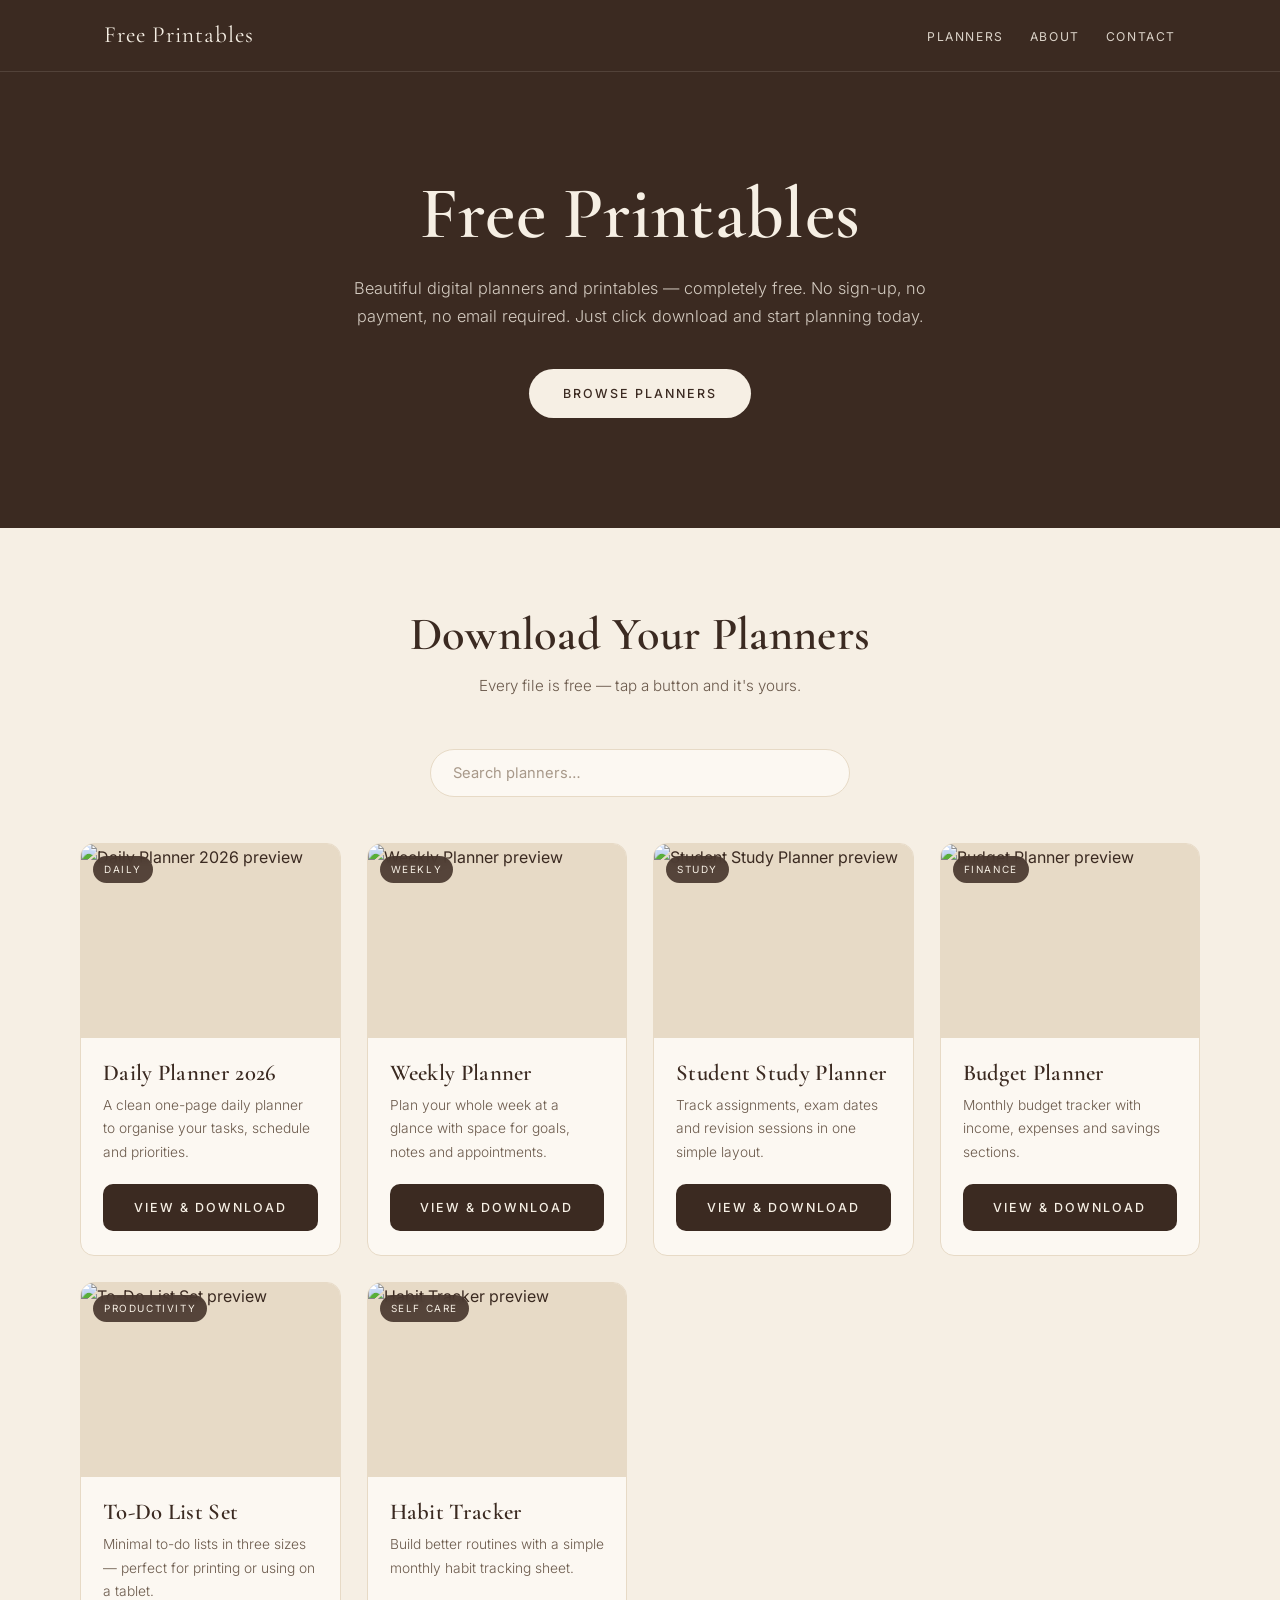
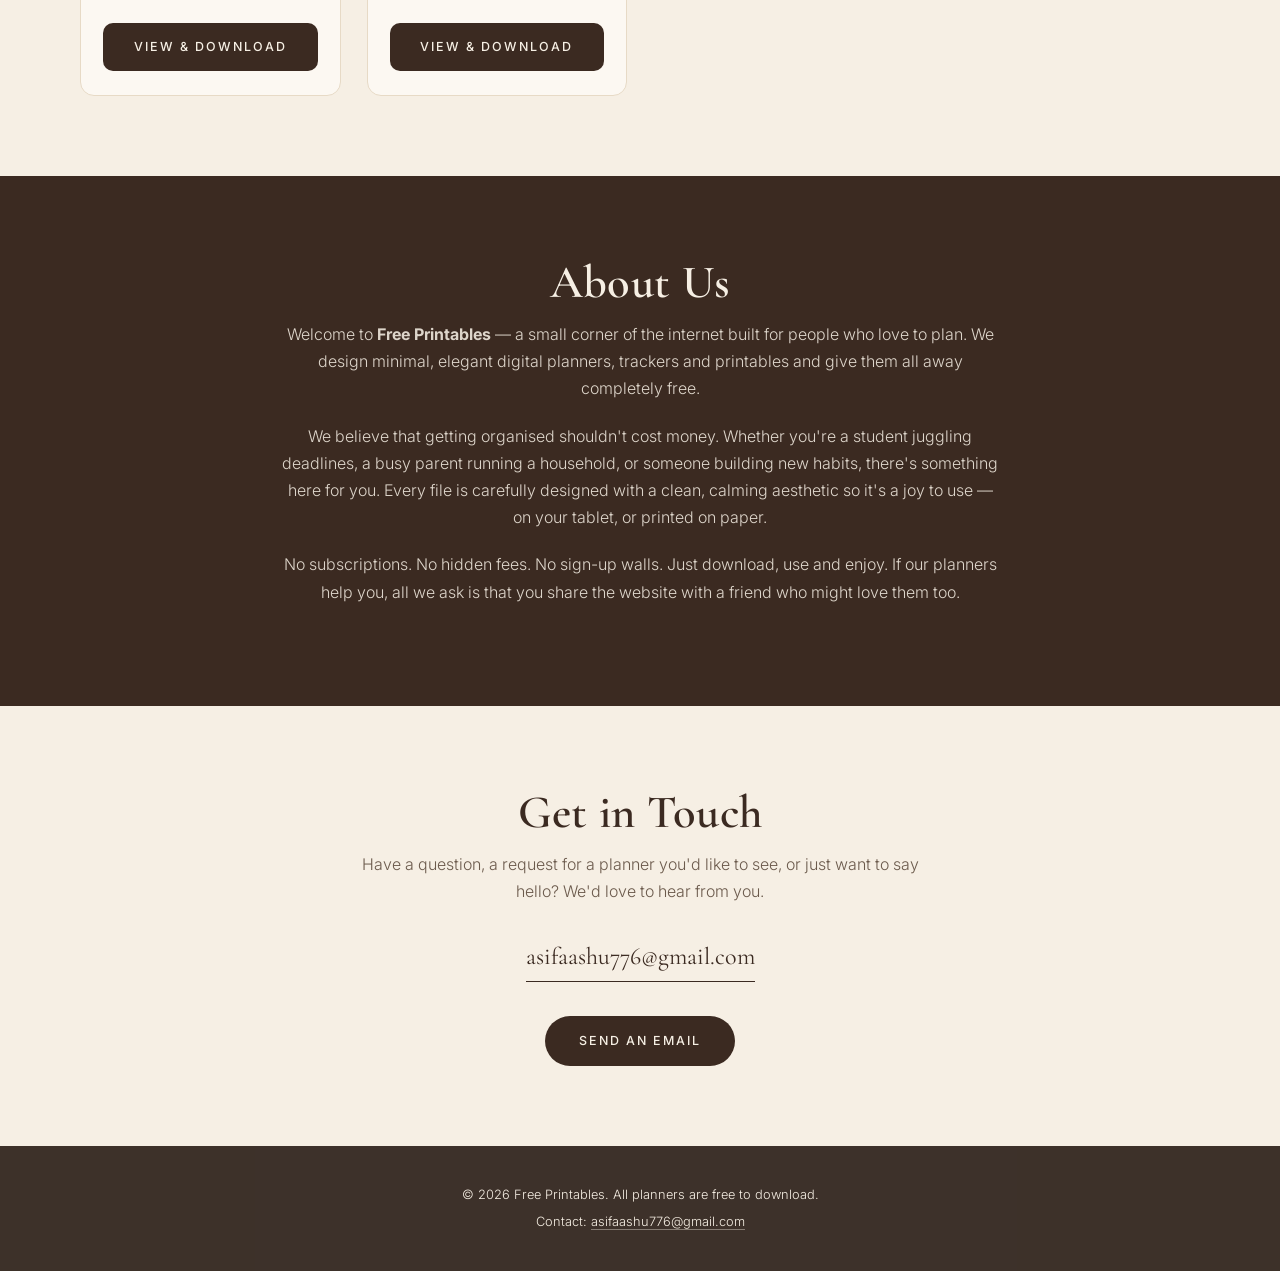
==== index.html @ 47bcfaca "Update index.html" ====
<!DOCTYPE html>
<html lang="en">
<head>
<meta charset="UTF-8">
<meta name="viewport" content="width=device-width, initial-scale=1.0">
<title>Free Printables — Free Digital Planners & Downloads</title>
<meta name="description" content="Download free digital planners, printables and templates. No sign-up, no cost — just click and download.">

<link rel="preconnect" href="https://fonts.googleapis.com">
<link rel="preconnect" href="https://fonts.gstatic.com" crossorigin>
<link href="https://fonts.googleapis.com/css2?family=Cormorant+Garamond:wght@500;600;700&family=Inter:wght@300;400;500&display=swap" rel="stylesheet">

<link rel="stylesheet" href="style.css">

<style>
  .card-image{
    aspect-ratio: 4 / 3;
    width: 100%;
    background: var(--cream-dark);
    border-bottom: 1px solid var(--cream-dark);
    overflow: hidden;
    position: relative;
  }
  .card-image img{
    width: 100%;
    height: 100%;
    object-fit: cover;
    object-position: center;
    display: block;
    transition: transform .5s ease;
  }
  .card:hover .card-image img{ transform: scale(1.06); }
  .card-image .img-tag{
    position: absolute;
    top: 12px;
    left: 12px;
    background: rgba(59,42,33,.85);
    color: var(--cream);
    font-size: .62rem;
    letter-spacing: 1.6px;
    text-transform: uppercase;
    padding: 5px 11px;
    border-radius: 999px;
    backdrop-filter: blur(4px);
  }
</style>
</head>

<body>

<header>
  <nav class="nav">
    <a href="index.html" class="logo">Free Printables</a>
    <ul class="nav-links">
      <li><a href="#planners">Planners</a></li>
      <li><a href="#about">About</a></li>
      <li><a href="#contact">Contact</a></li>
    </ul>
  </nav>
</header>

<div class="hero" id="top">
  <h1>Free Printables</h1>
  <p>Beautiful digital planners and printables — completely free. No sign-up, no payment, no email required. Just click download and start planning today.</p>
  <a href="#planners" class="btn btn-cream">Browse Planners</a>
</div>

<section id="planners">
  <div class="container">
    <h2 class="section-title">Download Your Planners</h2>
    <p class="section-sub">Every file is free — tap a button and it's yours.</p>

    <div class="search-wrap">
      <input type="text" id="search" placeholder="Search planners…">
    </div>

    <div class="grid" id="planner-grid">

      <!-- CARD 1 -->
      <article class="card">
        <div class="card-image">
          <span class="img-tag">Daily</span>
          <img src="images/daily-planner.jpg" alt="Daily Planner 2026 preview">
        </div>
        <div class="card-body">
          <h3>Daily Planner 2026</h3>
          <p>A clean one-page daily planner to organise your tasks, schedule and priorities.</p>
          <a class="btn btn-brown" href="dailyplanner.html">View &amp; Download</a>
        </div>
      </article>

      <!-- CARD 2 -->
      <article class="card">
        <div class="card-image">
          <span class="img-tag">Weekly</span>
          <img src="images/weekly-planner.jpg" alt="Weekly Planner preview">
        </div>
        <div class="card-body">
          <h3>Weekly Planner</h3>
          <p>Plan your whole week at a glance with space for goals, notes and appointments.</p>
          <a class="btn btn-brown" href="cutedailyplanner.html">View &amp; Download</a>
        </div>
      </article>

      <!-- CARD 3 -->
      <article class="card">
        <div class="card-image">
          <span class="img-tag">Study</span>
          <img src="images/study-planner.jpg" alt="Student Study Planner preview">
        </div>
        <div class="card-body">
          <h3>Student Study Planner</h3>
          <p>Track assignments, exam dates and revision sessions in one simple layout.</p>
          <a class="btn btn-brown" href="study-planner.html">View &amp; Download</a>
        </div>
      </article>

      <!-- CARD 4 -->
      <article class="card">
        <div class="card-image">
          <span class="img-tag">Finance</span>
          <img src="images/budget-planner.jpg" alt="Budget Planner preview">
        </div>
        <div class="card-body">
          <h3>Budget Planner</h3>
          <p>Monthly budget tracker with income, expenses and savings sections.</p>
          <a class="btn btn-brown" href="budget-planner.html">View &amp; Download</a>
        </div>
      </article>

      <!-- CARD 5 -->
      <article class="card">
        <div class="card-image">
          <span class="img-tag">Productivity</span>
          <img src="images/todo-planner.jpg" alt="To-Do List Set preview">
        </div>
        <div class="card-body">
          <h3>To-Do List Set</h3>
          <p>Minimal to-do lists in three sizes — perfect for printing or using on a tablet.</p>
          <a class="btn btn-brown" href="todo-planner.html">View &amp; Download</a>
        </div>
      </article>

      <!-- CARD 6 -->
      <article class="card">
        <div class="card-image">
          <span class="img-tag">Self Care</span>
          <img src="images/habit-tracker.jpg" alt="Habit Tracker preview">
        </div>
        <div class="card-body">
          <h3>Habit Tracker</h3>
          <p>Build better routines with a simple monthly habit tracking sheet.</p>
          <a class="btn btn-brown" href="habit-tracker.html">View &amp; Download</a>
        </div>
      </article>

    </div>

    <p id="no-results">No planners found. Try another search word.</p>
  </div>
</section>

<section class="about" id="about">
  <div class="container">
    <h2 class="section-title">About Us</h2>
    <p>Welcome to <strong>Free Printables</strong> — a small corner of the internet built for people who love to plan. We design minimal, elegant digital planners, trackers and printables and give them all away completely free.</p>
    <p>We believe that getting organised shouldn't cost money. Whether you're a student juggling deadlines, a busy parent running a household, or someone building new habits, there's something here for you. Every file is carefully designed with a clean, calming aesthetic so it's a joy to use — on your tablet, or printed on paper.</p>
    <p>No subscriptions. No hidden fees. No sign-up walls. Just download, use and enjoy. If our planners help you, all we ask is that you share the website with a friend who might love them too.</p>
  </div>
</section>

<!-- ============================================================
     CONTACT — UPDATED EMAIL
     ============================================================ -->
<section class="contact" id="contact">
  <div class="container">
    <h2 class="section-title">Get in Touch</h2>
    <p>Have a question, a request for a planner you'd like to see, or just want to say hello? We'd love to hear from you.</p>
    <a class="email-link" href="mailto:asifaashu776@gmail.com">asifaashu776@gmail.com</a>
    <br>
    <a class="btn btn-brown" href="mailto:asifaashu776@gmail.com">Send an Email</a>
  </div>
</section>

<!-- ============================================================
     FOOTER — UPDATED EMAIL
     ============================================================ -->
<footer>
  <p>&copy; <span id="year"></span> Free Printables. All planners are free to download.</p>
  <p style="margin-top:6px;">Contact: <a href="mailto:asifaashu776@gmail.com">asifaashu776@gmail.com</a></p>
</footer>

<script>
  document.getElementById('year').textContent = new Date().getFullYear();

  const searchInput = document.getElementById('search');
  const cards       = document.querySelectorAll('.card');
  const noResults   = document.getElementById('no-results');

  searchInput.addEventListener('input', function () {
    const query = searchInput.value.toLowerCase().trim();
    let visibleCount = 0;

    cards.forEach(function (card) {
      const text = card.textContent.toLowerCase();
      const matches = text.includes(query);
      card.style.display = matches ? '' : 'none';
      if (matches) visibleCount++;
    });

    noResults.style.display = (visibleCount === 0) ? 'block' : 'none';
  });
</script>

</body>
</html>
---- style.css ----
/* ============================================================
   COLOURS & BASIC SETTINGS
   ============================================================ */
:root{
  --brown:        #3B2A21;
  --brown-dark:   #2A1D16;
  --cream:        #F6EFE4;
  --cream-dark:   #E7DAC6;
  --white-cream:  #FCF8F2;
  --muted:        #6B5A4C;
  --radius:       14px;
}

*{ margin:0; padding:0; box-sizing:border-box; }
html{ scroll-behavior:smooth; }

body{
  font-family:'Inter', -apple-system, BlinkMacSystemFont, "Segoe UI", sans-serif;
  background:var(--cream);
  color:var(--brown);
  line-height:1.7;
  -webkit-font-smoothing:antialiased;
}

h1,h2,h3{
  font-family:'Cormorant Garamond', Georgia, serif;
  font-weight:600;
  line-height:1.15;
  letter-spacing:.3px;
}

img{ max-width:100%; display:block; }

/* ============================================================
   HEADER / NAVIGATION
   ============================================================ */
header{
  position:sticky;
  top:0;
  z-index:50;
  background:var(--brown);
  border-bottom:1px solid rgba(246,239,228,.12);
}

.nav{
  max-width:1120px;
  margin:0 auto;
  padding:16px 24px;
  display:flex;
  align-items:center;
  justify-content:space-between;
  gap:18px;
  flex-wrap:wrap;
}

.logo{
  font-family:'Cormorant Garamond', Georgia, serif;
  font-size:1.45rem;
  color:var(--cream);
  text-decoration:none;
  letter-spacing:1px;
}

.nav-links{
  display:flex;
  gap:26px;
  list-style:none;
  flex-wrap:wrap;
}

.nav-links a{
  color:var(--cream);
  text-decoration:none;
  font-size:.76rem;
  letter-spacing:1.6px;
  text-transform:uppercase;
  opacity:.85;
  transition:opacity .25s;
}

.nav-links a:hover{ opacity:1; }

/* ============================================================
   BUTTONS
   ============================================================ */
.btn{
  display:inline-block;
  padding:14px 34px;
  border-radius:999px;
  text-decoration:none;
  font-size:.78rem;
  letter-spacing:2px;
  text-transform:uppercase;
  font-weight:500;
  border:none;
  cursor:pointer;
  transition:all .25s ease;
}

.btn-cream{
  background:var(--cream);
  color:var(--brown);
}
.btn-cream:hover{
  background:#ffffff;
  transform:translateY(-2px);
}

.btn-brown{
  background:var(--brown);
  color:var(--cream);
}
.btn-brown:hover{
  background:var(--brown-dark);
  transform:translateY(-2px);
}

/* ============================================================
   SECTIONS & CONTAINER
   ============================================================ */
section{ padding:80px 24px; }

.container{
  max-width:1120px;
  margin:0 auto;
}

.section-title{
  font-size:clamp(2rem, 5vw, 2.9rem);
  text-align:center;
  margin-bottom:12px;
}

.section-sub{
  text-align:center;
  color:var(--muted);
  font-size:.95rem;
  font-weight:300;
  margin-bottom:50px;
}

/* ============================================================
   HERO (homepage top section)
   ============================================================ */
.hero{
  background:var(--brown);
  color:var(--cream);
  text-align:center;
  padding:100px 24px 110px;
}

.hero h1{
  font-size:clamp(2.6rem, 8vw, 4.6rem);
  margin-bottom:18px;
}

.hero p{
  max-width:620px;
  margin:0 auto;
  font-weight:300;
  font-size:1.02rem;
  opacity:.82;
}

.hero .btn{ margin-top:38px; }

/* ============================================================
   SEARCH BOX (homepage)
   ============================================================ */
.search-wrap{
  display:flex;
  justify-content:center;
  margin-bottom:46px;
}

#search{
  width:100%;
  max-width:420px;
  padding:14px 22px;
  border:1px solid var(--cream-dark);
  border-radius:999px;
  background:var(--white-cream);
  font-family:inherit;
  font-size:.92rem;
  color:var(--brown);
  outline:none;
  transition:border-color .25s;
}
#search:focus{ border-color:var(--brown); }
#search::placeholder{ color:#A8998A; }

/* ============================================================
   PLANNER CARDS GRID
   ============================================================ */
.grid{
  display:grid;
  grid-template-columns:repeat(auto-fill, minmax(255px, 1fr));
  gap:26px;
}

.card{
  background:var(--white-cream);
  border:1px solid var(--cream-dark);
  border-radius:var(--radius);
  overflow:hidden;
  display:flex;
  flex-direction:column;
  transition:transform .3s ease, box-shadow .3s ease;
}

.card:hover{
  transform:translateY(-6px);
  box-shadow:0 18px 40px rgba(59,42,33,.13);
}

.card-cover{
  aspect-ratio:4 / 3;
  background:var(--cream-dark);
  display:flex;
  align-items:center;
  justify-content:center;
  font-size:3.4rem;
  border-bottom:1px solid var(--cream-dark);
}

.card-body{
  padding:22px 22px 24px;
  display:flex;
  flex-direction:column;
  flex:1;
}

.card-tag{
  font-size:.66rem;
  letter-spacing:1.8px;
  text-transform:uppercase;
  color:var(--muted);
  margin-bottom:8px;
}

.card-body h3{
  font-size:1.42rem;
  margin-bottom:8px;
}

.card-body p{
  font-size:.86rem;
  color:var(--muted);
  font-weight:300;
  flex:1;
  margin-bottom:20px;
}

.card .btn{
  width:100%;
  text-align:center;
  padding:13px 10px;
  border-radius:10px;
}

#no-results{
  display:none;
  text-align:center;
  color:var(--muted);
  padding:50px 0;
  font-size:.95rem;
}

/* ============================================================
   ABOUT SECTION (brown background)
   ============================================================ */
.about{
  background:var(--brown);
  color:var(--cream);
  text-align:center;
}

.about .section-title{ color:var(--cream); }

.about p{
  max-width:720px;
  margin:0 auto 20px;
  font-weight:300;
  font-size:1rem;
  opacity:.87;
}

/* ============================================================
   CONTACT SECTION
   ============================================================ */
.contact{ text-align:center; }

.contact p{
  max-width:560px;
  margin:0 auto 32px;
  color:var(--muted);
  font-weight:300;
}

.email-link{
  display:inline-block;
  font-family:'Cormorant Garamond', Georgia, serif;
  font-size:1.5rem;
  color:var(--brown);
  text-decoration:none;
  border-bottom:1px solid var(--brown);
  padding-bottom:3px;
  margin-bottom:34px;
  transition:opacity .25s;
}
.email-link:hover{ opacity:.6; }

/* ============================================================
   FOOTER
   ============================================================ */
footer{
  background:var(--brown-dark);
  color:var(--cream);
  text-align:center;
  padding:38px 24px;
  font-size:.8rem;
  font-weight:300;
  opacity:.9;
}

footer a{
  color:var(--cream);
  text-decoration:none;
  border-bottom:1px solid rgba(246,239,228,.4);
}

/* ============================================================
   PRODUCT PAGE SPECIFIC STYLES
   ============================================================ */
.product-hero{
  background:var(--brown);
  color:var(--cream);
  padding:80px 24px 90px;
  text-align:center;
}

.product-hero .big-emoji{
  font-size:5rem;
  margin-bottom:20px;
  line-height:1;
}

.product-hero h1{
  font-size:clamp(2.2rem, 6vw, 3.6rem);
  margin-bottom:14px;
}

.product-hero .product-tag{
  font-size:.75rem;
  letter-spacing:2.5px;
  text-transform:uppercase;
  opacity:.7;
  margin-bottom:18px;
}

.product-hero p{
  max-width:600px;
  margin:0 auto 34px;
  font-weight:300;
  font-size:1rem;
  opacity:.85;
}

.product-details{
  max-width:760px;
  margin:0 auto;
  text-align:center;
}

.product-details h2{
  font-size:2rem;
  margin-bottom:18px;
}

.product-details ul{
  list-style:none;
  padding:0;
  margin:0 auto 40px;
  max-width:500px;
  text-align:left;
}

.product-details li{
  padding:10px 0;
  border-bottom:1px solid var(--cream-dark);
  font-size:.95rem;
  color:var(--muted);
}

.product-details li::before{
  content:"✓";
  color:var(--brown);
  font-weight:600;
  margin-right:12px;
}

.back-link{
  display:inline-block;
  margin-top:30px;
  font-size:.85rem;
  letter-spacing:1px;
  text-transform:uppercase;
  color:var(--brown);
  text-decoration:none;
  border-bottom:1px solid var(--brown);
  padding-bottom:3px;
}
.back-link:hover{ opacity:.6; }

/* ============================================================
   MOBILE
   ============================================================ */
@media (max-width:640px){
  .nav{ justify-content:center; }
  .nav-links{ gap:18px; justify-content:center; }
  .hero{ padding:70px 20px 80px; }
  section{ padding:60px 20px; }
  .grid{ grid-template-columns:1fr; }
  .product-hero{ padding:60px 20px 70px; }
  .product-hero .big-emoji{ font-size:3.8rem; }
}
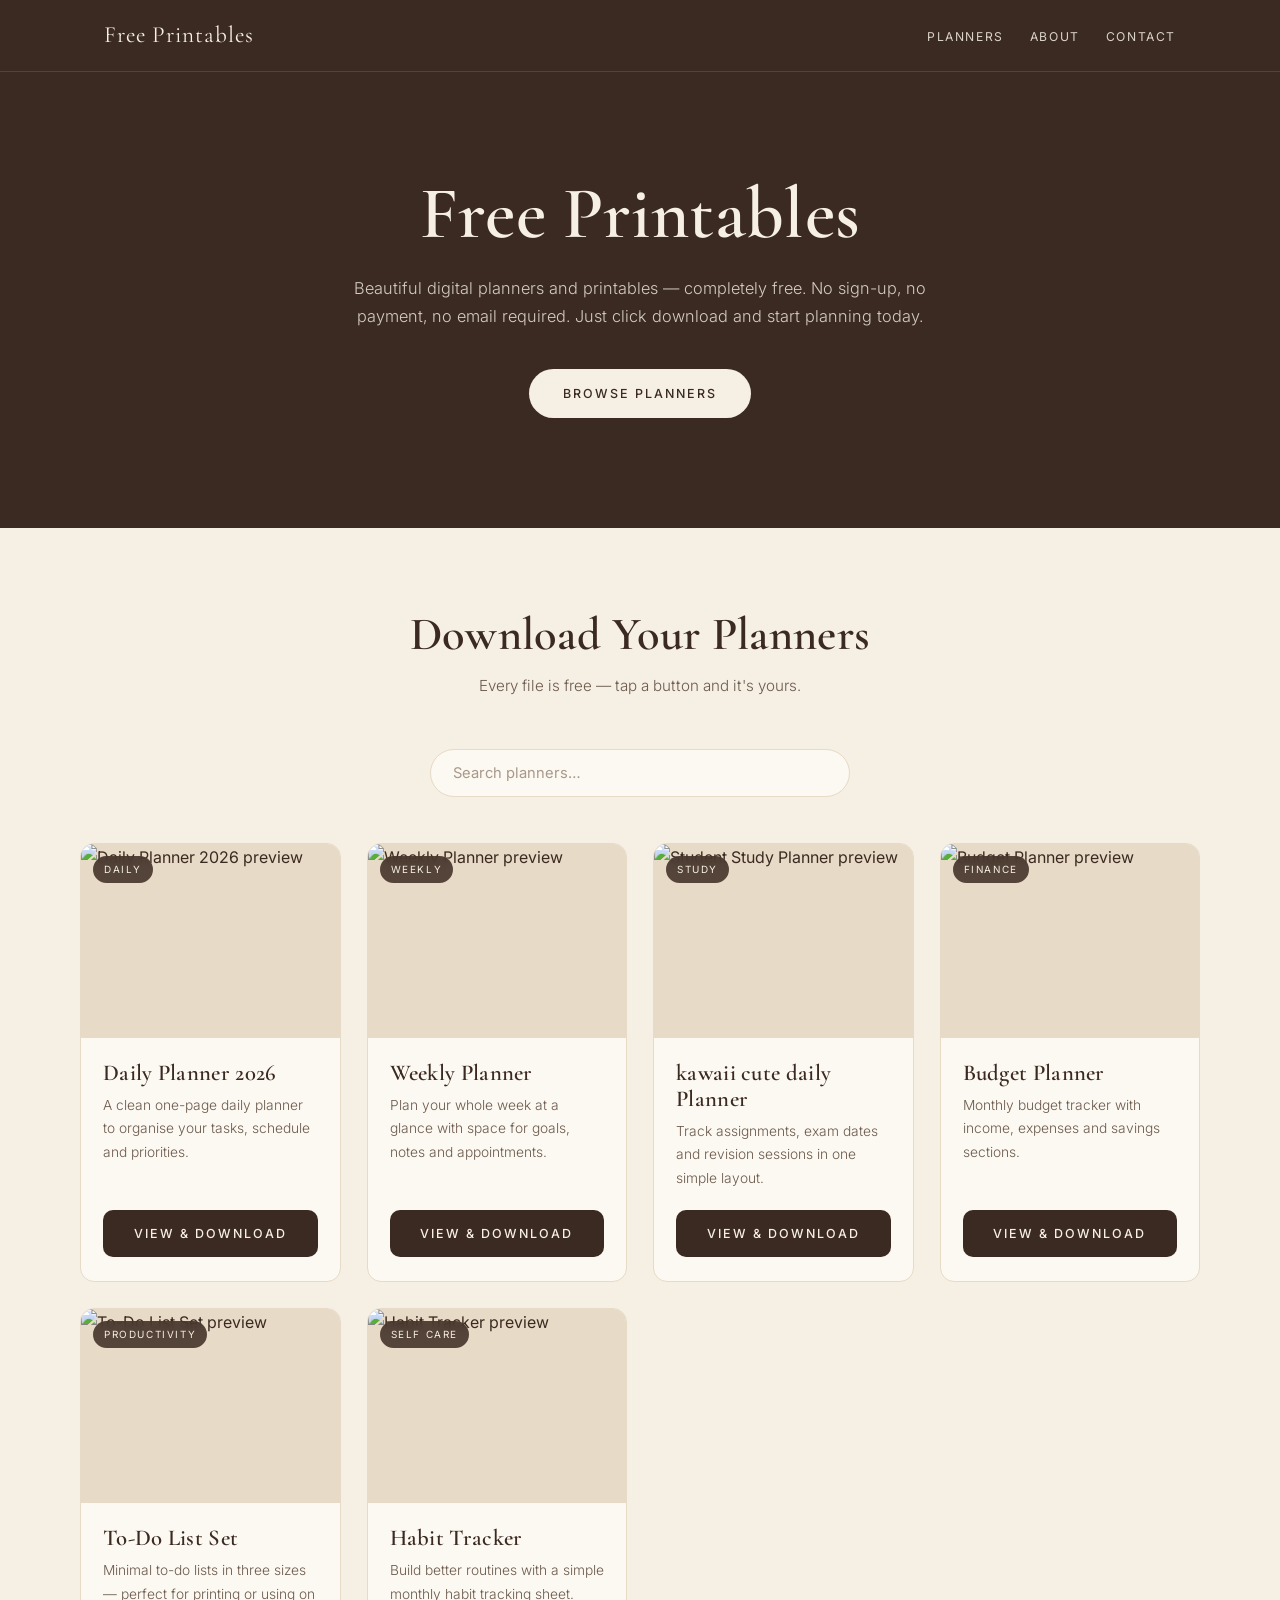
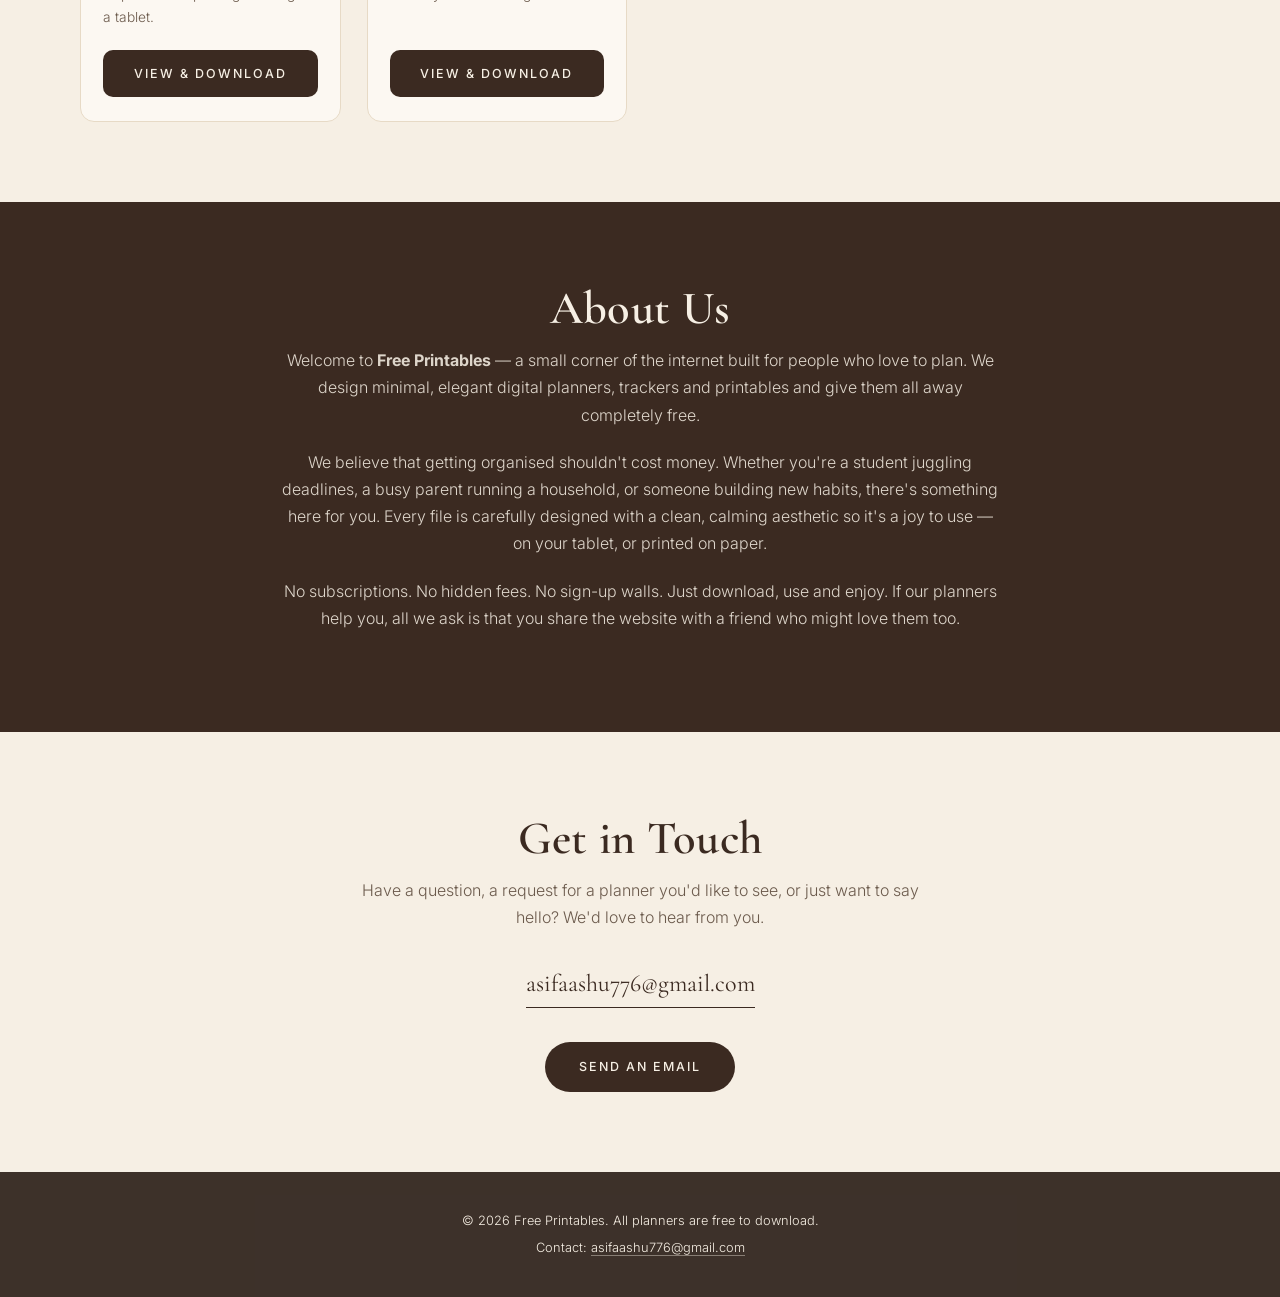
==== commit 398cc6bc: "Update index.html" ====
--- a/index.html
+++ b/index.html
@@ -106,12 +106,12 @@
       <article class="card">
         <div class="card-image">
           <span class="img-tag">Study</span>
-          <img src="images/study-planner.jpg" alt="Student Study Planner preview">
-        </div>
-        <div class="card-body">
-          <h3>Student Study Planner</h3>
+          <img src="https://blogger.googleusercontent.com/img/b/R29vZ2xl/AVvXsEjA4tWTdHpdovnR6jBvu8IkHVuO6p2kpKlP_ihKGKQF7qqp0vvfXm7ZU6GZ11rFndTjwtEk1Yod-E2iF_SjFl19O996tSbLEXsaQZ9-Oi9rSWgyjr2a1DRUfzsFPm33RqvUV8SrRO64FGt2o2Urvx7HUTP_A9KSaZVCy2RCxCwx8RBXwg_hrl1bds5h03M/s320-rw/image_20261007_231259.jpg" alt="Student Study Planner preview">
+        </div>
+        <div class="card-body">
+          <h3>kawaii cute daily Planner</h3>
           <p>Track assignments, exam dates and revision sessions in one simple layout.</p>
-          <a class="btn btn-brown" href="study-planner.html">View &amp; Download</a>
+          <a class="btn btn-brown" href="kawaiidailyplanner.html">View &amp; Download</a>
         </div>
       </article>
 
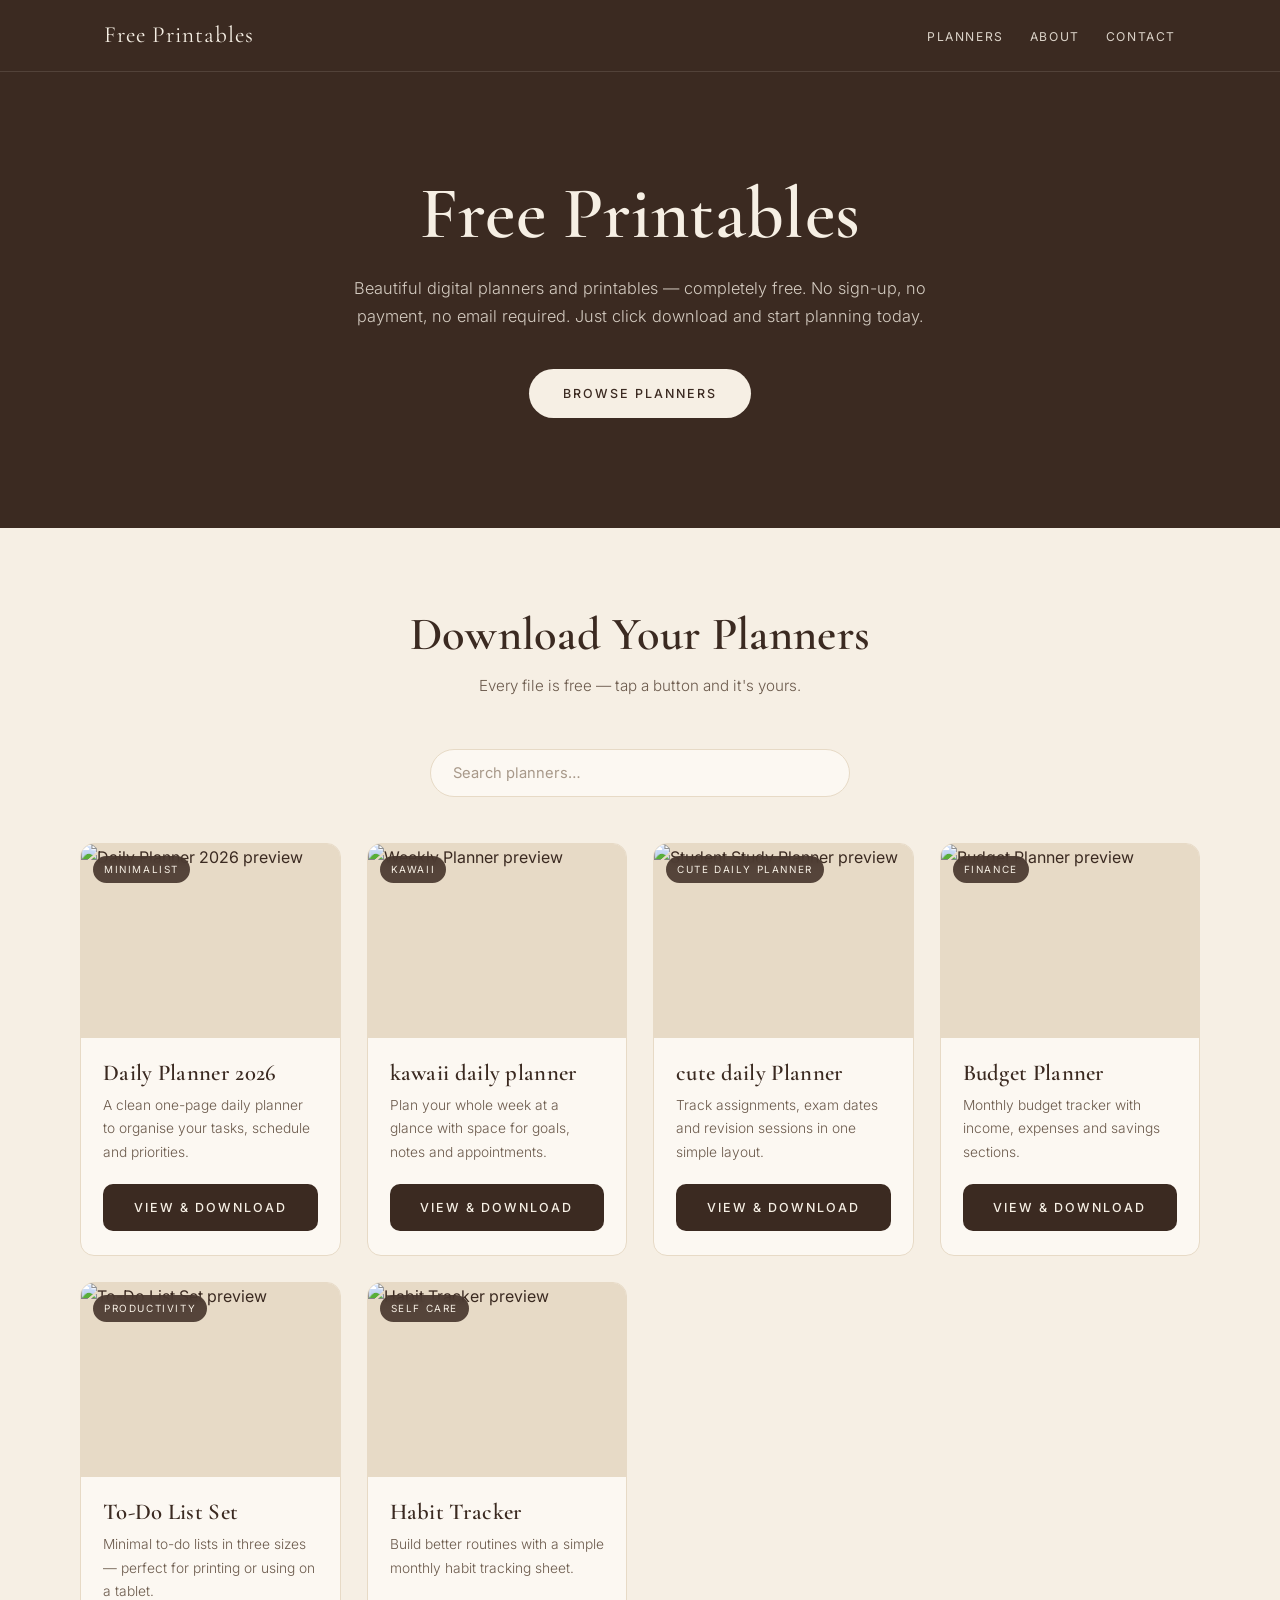
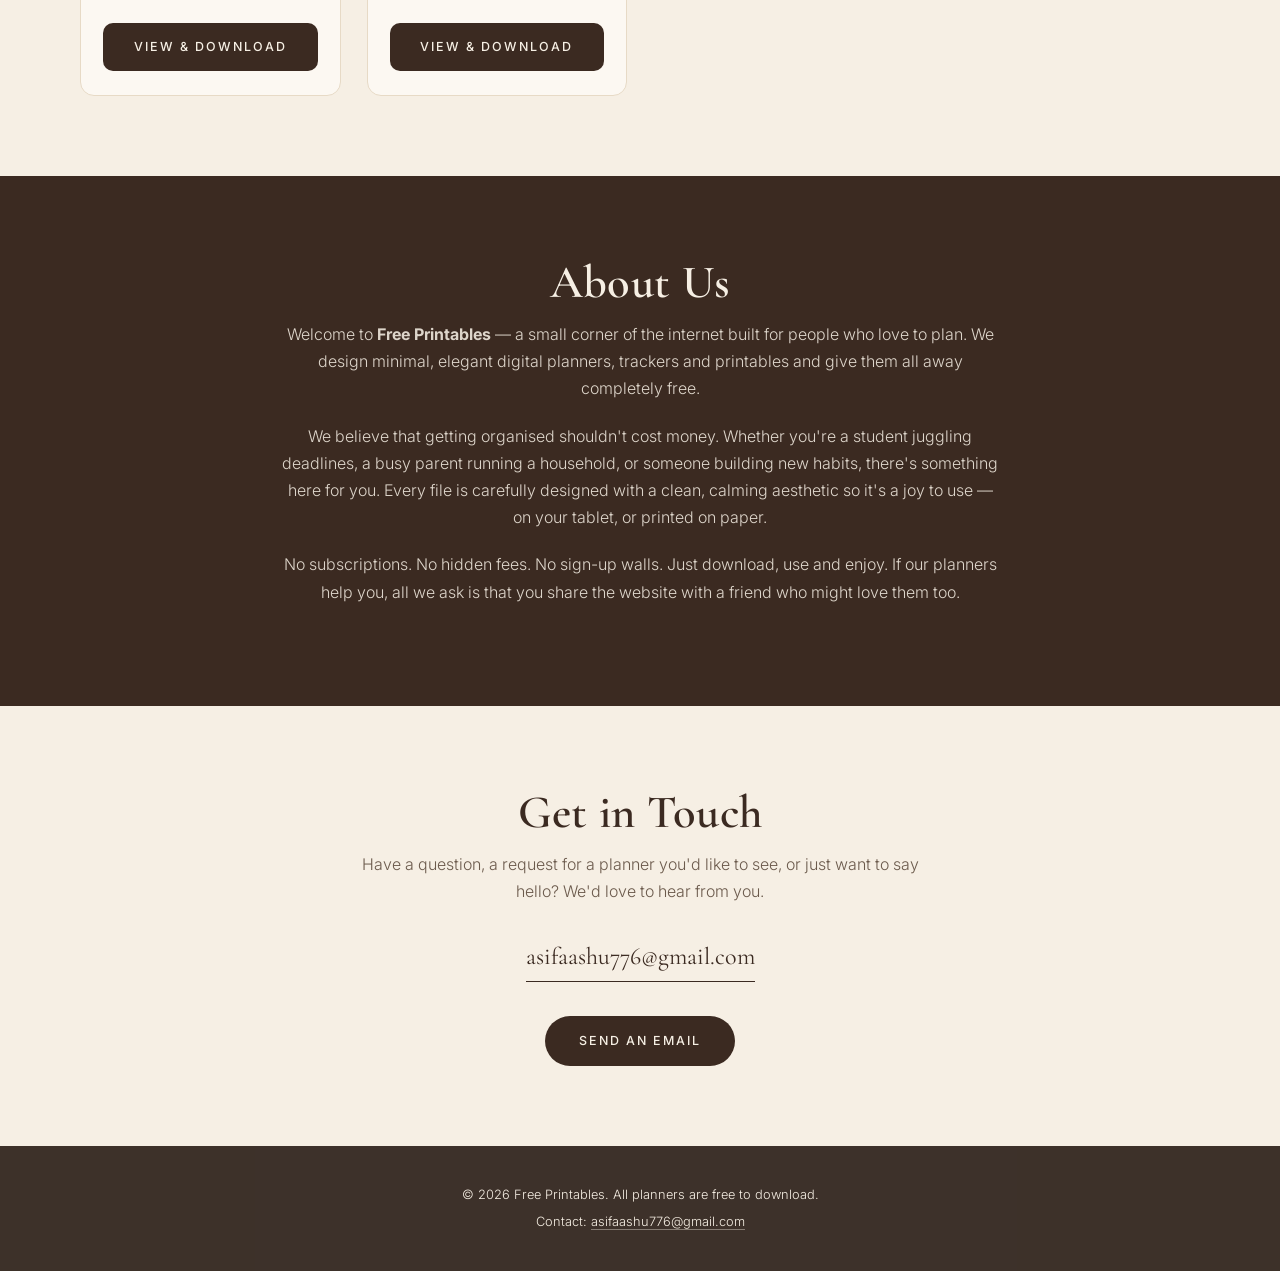
==== commit 0dcfd892: "Update index.html" ====
--- a/index.html
+++ b/index.html
@@ -79,8 +79,8 @@
       <!-- CARD 1 -->
       <article class="card">
         <div class="card-image">
-          <span class="img-tag">Daily</span>
-          <img src="images/daily-planner.jpg" alt="Daily Planner 2026 preview">
+          <span class="img-tag">minimalist</span>
+          <img src="https://blogger.googleusercontent.com/img/b/R29vZ2xl/AVvXsEi9pvLf7rczpUnpV4flWTicsKIYIGpwXivhTv2ahD8R378jGEXhGuxNtbToKaeJd2ZET4iKlvWSdAuKrNgVoqas8YDyVkOhuooyS5JwFY9g3XYkvS1f1skgtv3Jf1lOst_0HVoDVM7Ory8foB8vY6PpzVlHpZht0pwieT6DhEXAs5LSo9LvH4aWELAJ4S0/s320-rw/WhatsApp%20Image%202026-09-28%20at%205.53.22%20PM.jpeg" alt="Daily Planner 2026 preview">
         </div>
         <div class="card-body">
           <h3>Daily Planner 2026</h3>
@@ -92,11 +92,11 @@
       <!-- CARD 2 -->
       <article class="card">
         <div class="card-image">
-          <span class="img-tag">Weekly</span>
-          <img src="images/weekly-planner.jpg" alt="Weekly Planner preview">
-        </div>
-        <div class="card-body">
-          <h3>Weekly Planner</h3>
+          <span class="img-tag">kawaii</span>
+          <img src="https://blogger.googleusercontent.com/img/b/R29vZ2xl/AVvXsEg4FfHbxr_Y1DVP6Z-s4aZaSFkW5z-HO5ymItLiiILFpFsdQv2lY5hpS3i-yHdoBiXxldWNoMoXPAdr8mfV7kV_WfWrT84Q0_dJ7-semuCPWNaQdAvqF_-U6YoBRnmLDrcLFbU4VaFkEKUUN3m22sg6IEwj2_USF6263ONS0IsCfQ8p2ZNT9DVwAgyaA2Q/s320-rw/kawaii_daily_planner_cover.png" alt="Weekly Planner preview">
+        </div>
+        <div class="card-body">
+          <h3>kawaii daily planner</h3>
           <p>Plan your whole week at a glance with space for goals, notes and appointments.</p>
           <a class="btn btn-brown" href="cutedailyplanner.html">View &amp; Download</a>
         </div>
@@ -105,11 +105,11 @@
       <!-- CARD 3 -->
       <article class="card">
         <div class="card-image">
-          <span class="img-tag">Study</span>
+          <span class="img-tag">cute daily planner</span>
           <img src="https://blogger.googleusercontent.com/img/b/R29vZ2xl/AVvXsEjA4tWTdHpdovnR6jBvu8IkHVuO6p2kpKlP_ihKGKQF7qqp0vvfXm7ZU6GZ11rFndTjwtEk1Yod-E2iF_SjFl19O996tSbLEXsaQZ9-Oi9rSWgyjr2a1DRUfzsFPm33RqvUV8SrRO64FGt2o2Urvx7HUTP_A9KSaZVCy2RCxCwx8RBXwg_hrl1bds5h03M/s320-rw/image_20261007_231259.jpg" alt="Student Study Planner preview">
         </div>
         <div class="card-body">
-          <h3>kawaii cute daily Planner</h3>
+          <h3>cute daily Planner</h3>
           <p>Track assignments, exam dates and revision sessions in one simple layout.</p>
           <a class="btn btn-brown" href="kawaiidailyplanner.html">View &amp; Download</a>
         </div>
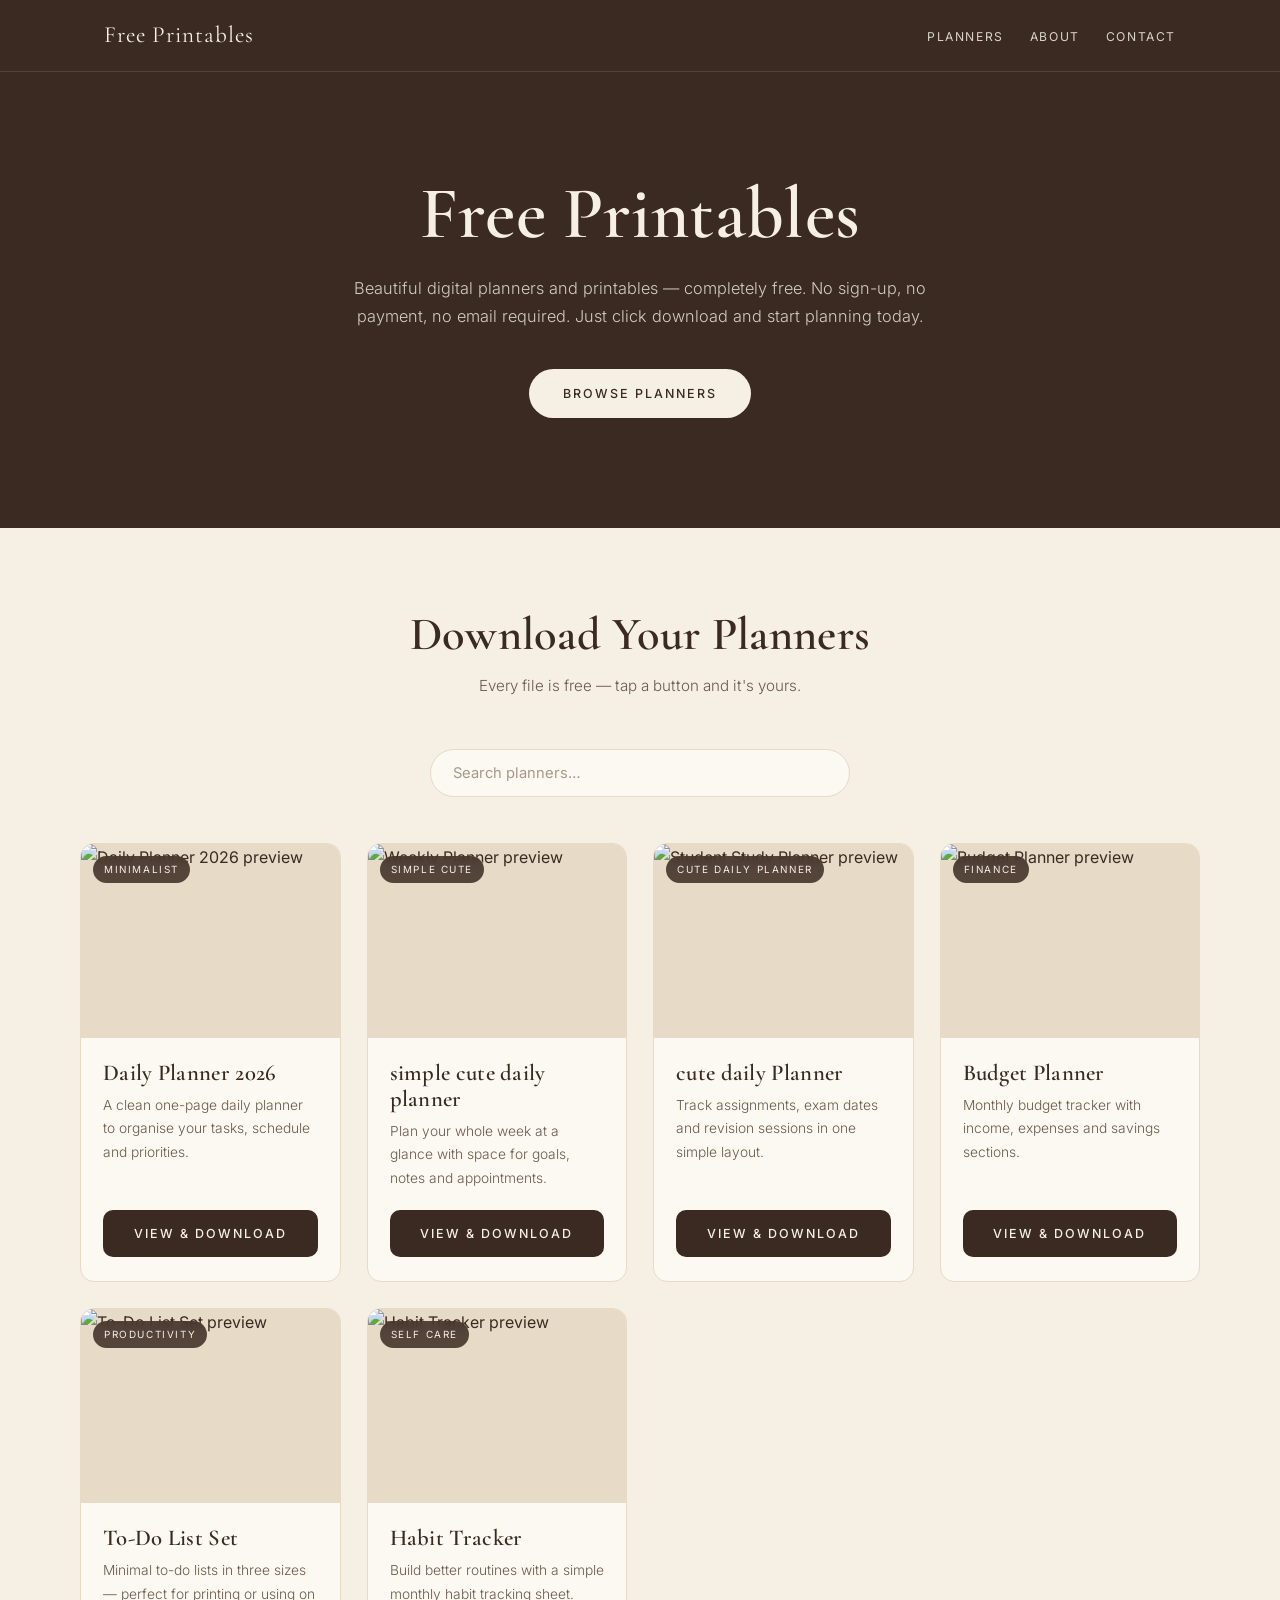
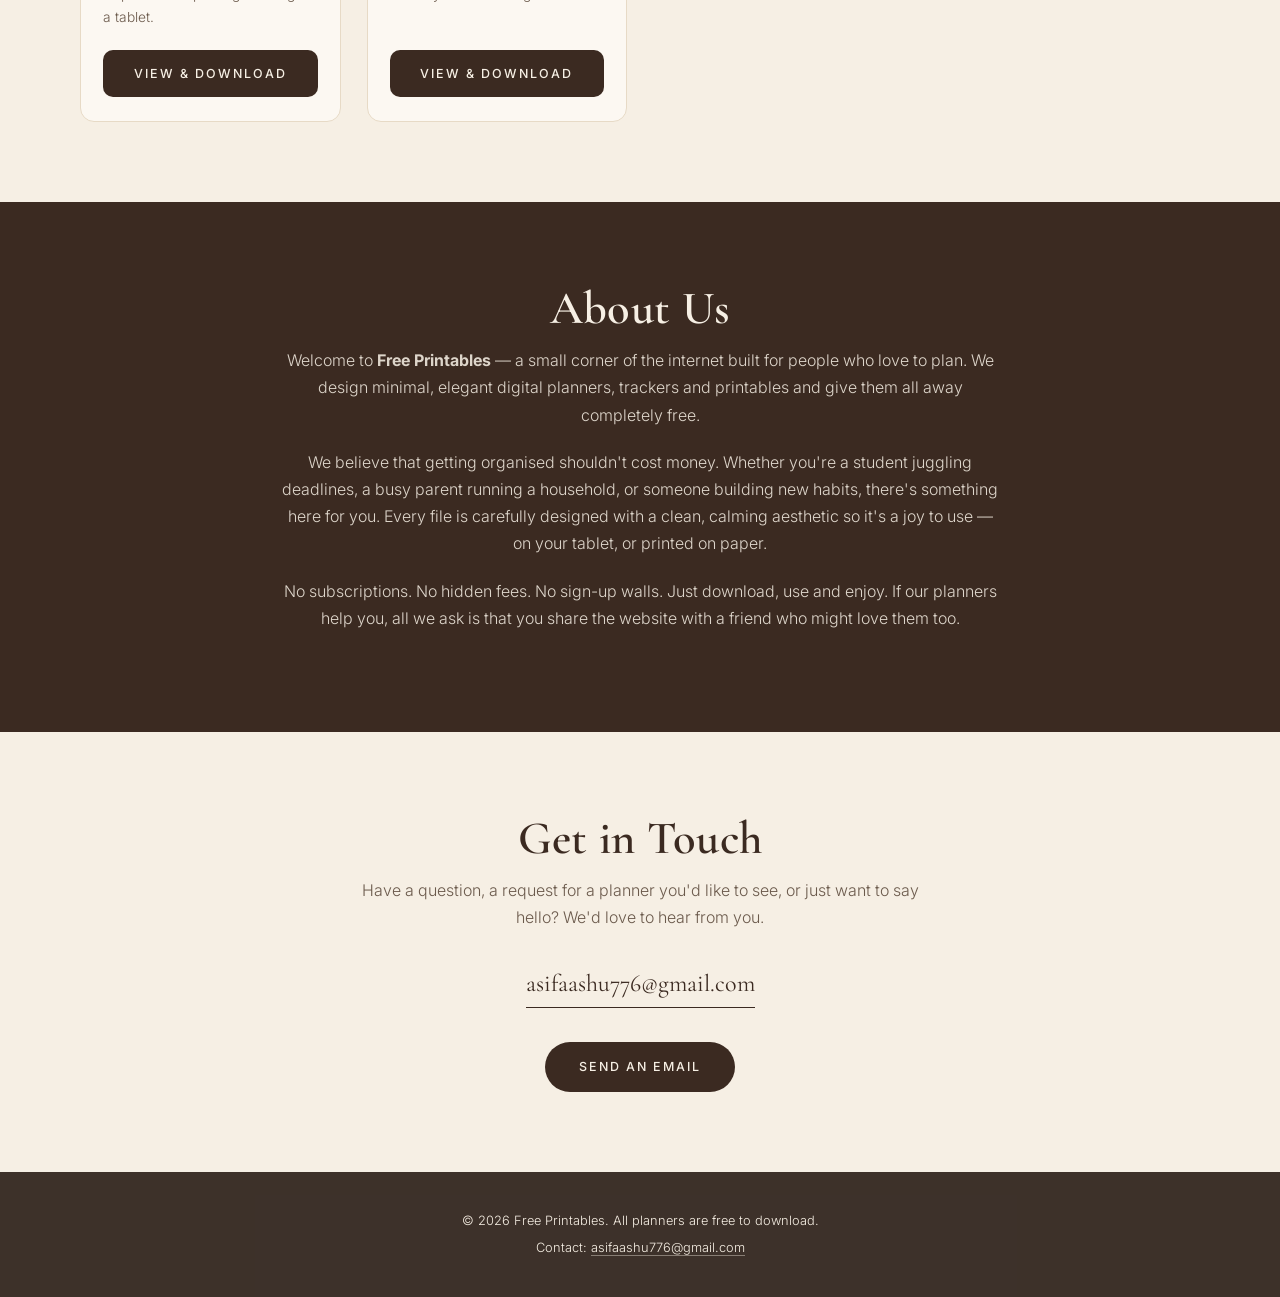
==== commit 95a1c742: "Update index.html" ====
--- a/index.html
+++ b/index.html
@@ -92,12 +92,11 @@
       <!-- CARD 2 -->
       <article class="card">
         <div class="card-image">
-          <span class="img-tag">kawaii</span>
+          <span class="img-tag">simple cute</span>
           <img src="https://blogger.googleusercontent.com/img/b/R29vZ2xl/AVvXsEg4FfHbxr_Y1DVP6Z-s4aZaSFkW5z-HO5ymItLiiILFpFsdQv2lY5hpS3i-yHdoBiXxldWNoMoXPAdr8mfV7kV_WfWrT84Q0_dJ7-semuCPWNaQdAvqF_-U6YoBRnmLDrcLFbU4VaFkEKUUN3m22sg6IEwj2_USF6263ONS0IsCfQ8p2ZNT9DVwAgyaA2Q/s320-rw/kawaii_daily_planner_cover.png" alt="Weekly Planner preview">
         </div>
         <div class="card-body">
-          <h3>kawaii daily planner</h3>
-          <p>Plan your whole week at a glance with space for goals, notes and appointments.</p>
+          <h3>simple cute daily planner</h3>          <p>Plan your whole week at a glance with space for goals, notes and appointments.</p>
           <a class="btn btn-brown" href="cutedailyplanner.html">View &amp; Download</a>
         </div>
       </article>
@@ -111,7 +110,7 @@
         <div class="card-body">
           <h3>cute daily Planner</h3>
           <p>Track assignments, exam dates and revision sessions in one simple layout.</p>
-          <a class="btn btn-brown" href="kawaiidailyplanner.html">View &amp; Download</a>
+          <a class="btn btn-brown" href="cutedailyplanner.html">View &amp; Download</a>
         </div>
       </article>
 
